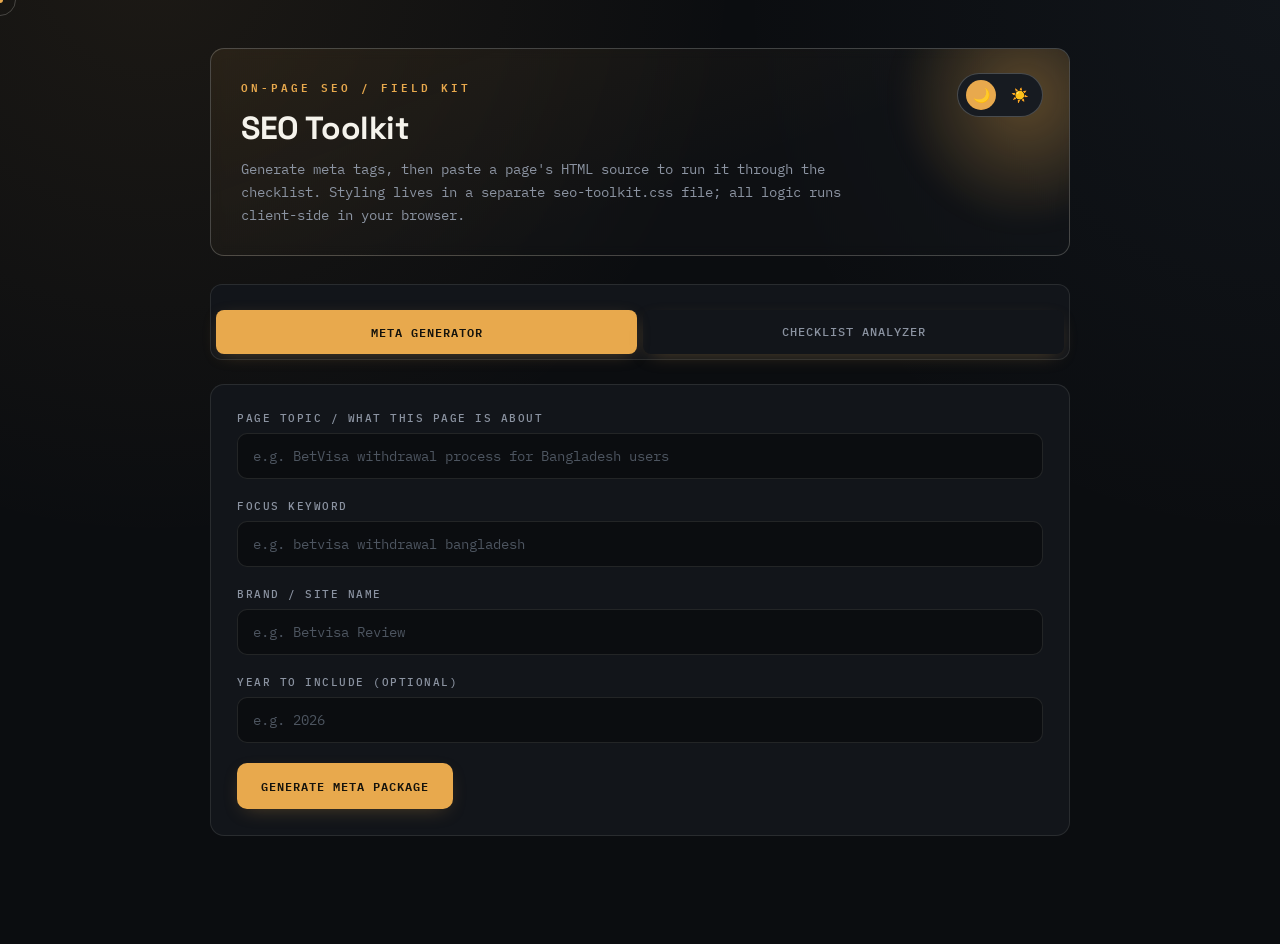
==== seo-toolkit.html @ 6a44b9fd "Add files via upload" ====
<!DOCTYPE html>
<html lang="en">
<head>
<meta charset="UTF-8">
<meta name="viewport" content="width=device-width, initial-scale=1.0">
<title>SEO Toolkit — Generator + Checklist Analyzer</title>
<link rel="stylesheet" href="seo-toolkit.css">
</head>
<body>
<div class="cursor-ring" id="cursorRing"></div>
<div class="cursor-dot" id="cursorDot"></div>
<div class="wrap">

<div class="masthead">
  <div class="theme-toggle">
    <button id="themeDark" title="Dark mode">🌙</button>
    <button id="themeLight" title="Light mode">☀️</button>
  </div>
  <p class="eyebrow">On-Page SEO / Field Kit</p>
  <h1>SEO Toolkit</h1>
  <p class="sub">Generate meta tags, then paste a page's HTML source to run it through the checklist. Styling lives in a separate seo-toolkit.css file; all logic runs client-side in your browser.</p>
</div>

<div class="tabs">
  <button class="tab active" data-tab="generator">Meta Generator</button>
  <button class="tab" data-tab="checker">Checklist Analyzer</button>
</div>

<!-- GENERATOR PANEL -->
<div class="panel active" id="generator">
  <div class="card">
    <label>Page topic / what this page is about</label>
    <input type="text" id="gen-topic" placeholder="e.g. BetVisa withdrawal process for Bangladesh users">

    <label>Focus keyword</label>
    <input type="text" id="gen-keyword" placeholder="e.g. betvisa withdrawal bangladesh">

    <label>Brand / site name</label>
    <input type="text" id="gen-brand" placeholder="e.g. Betvisa Review">

    <label>Year to include (optional)</label>
    <input type="text" id="gen-year" placeholder="e.g. 2026">

    <button onclick="generateMeta()">Generate Meta Package</button>
  </div>

  <div class="card" id="gen-output" style="display:none;">
    <div class="section-label">Title Tag Options</div>
    <div id="gen-titles"></div>

    <div class="section-label">Meta Description Options</div>
    <div id="gen-descriptions"></div>

    <div class="section-label">Focus Keyword</div>
    <div class="result">
      <button class="copy" onclick="copyText('gen-fk')">Copy</button>
      <div class="val" id="gen-fk"></div>
    </div>
  </div>
</div>

<!-- CHECKER PANEL -->
<div class="panel" id="checker">
  <div class="card">
    <label>Page URL (used to check canonical / self-referencing links)</label>
    <input type="text" id="check-url" placeholder="https://example.com/page-slug/">

    <label>Paste the page's HTML source (Ctrl+U on the live page, then Ctrl+A, Ctrl+C, paste here)</label>
    <textarea id="check-html" placeholder="&lt;html&gt;...&lt;/html&gt;"></textarea>

    <button onclick="runChecklist()">Run Checklist</button>
    <button class="secondary" onclick="document.getElementById('check-html').value='';document.getElementById('check-results').style.display='none';">Clear</button>
    <div class="hint">Tip: on the live page, right-click → "View Page Source", select all, copy, paste above. This tool cannot fetch pages directly (browsers block cross-site requests) — pasting the source is the reliable way.</div>
  </div>

  <div id="check-results" style="display:none;">
    <div class="card" id="check-meta-card">
      <div class="section-label">Auto-Suggested Meta (pulled from this page's own H1 &amp; title)</div>
      <div id="check-titles"></div>
      <div class="section-label">Meta Description Options</div>
      <div id="check-descriptions"></div>
      <div class="section-label">Focus Keyword</div>
      <div class="result">
        <button class="copy" onclick="copyText('check-fk')">Copy</button>
        <div class="val" id="check-fk"></div>
      </div>
      <div class="hint" id="check-extract-note"></div>
    </div>

    <div class="summary" id="check-summary"></div>
    <div class="card" id="check-list"></div>
  </div>
</div>

</div><!-- /.wrap -->

<script src="seo-toolkit.js"></script>

</body>
</html>
---- seo-toolkit.css ----
@import url('https://fonts.googleapis.com/css2?family=Space+Grotesk:wght@500;600;700&family=IBM+Plex+Mono:wght@400;500;600&display=swap');

:root{
  --ink:#0b0d10; --paper:#f5f3ec; --panel:#12151a; --panel2:#171b21;
  --line: rgba(245,243,236,0.10); --line-strong: rgba(245,243,236,0.22);
  --text:#eceae3; --muted:#8b93a1;
  --accent:#e8a94d; --accent-soft:#c98a3a; --accent-glow: rgba(232,169,77,0.35);
  --good:#7dd88f; --bad:#ef6a5f; --warn:#e8a94d;
}

html[data-theme="light"]{
  --ink:#f7f5ef; --paper:#1c1c1a; --panel:#ffffff; --panel2:#f0eee5;
  --line: rgba(20,20,18,0.10); --line-strong: rgba(20,20,18,0.20);
  --text:#242420; --muted:#6b7280;
  --accent:#c9822f; --accent-soft:#a86a22; --accent-glow: rgba(201,130,47,0.25);
  --good:#2c9a56; --bad:#d9463b; --warn:#c9822f;
}
html[data-theme="light"] body{
  background:
    radial-gradient(circle at 12% -5%, rgba(201,130,47,0.06), transparent 40%),
    radial-gradient(circle at 100% 0%, rgba(125,168,216,0.05), transparent 35%),
    var(--ink);
}
html[data-theme="light"] .tab.active,
html[data-theme="light"] button:not(.secondary){ color:#fff8ef; }

*{box-sizing:border-box;}
html{scroll-behavior:smooth;}

body{
  margin:0; font-family:'IBM Plex Mono', ui-monospace, monospace;
  background:
    radial-gradient(circle at 12% -5%, rgba(232,169,77,0.08), transparent 40%),
    radial-gradient(circle at 100% 0%, rgba(125,168,216,0.05), transparent 35%),
    var(--ink);
  color:var(--text); padding:48px 24px 90px;
  background-attachment:fixed;
  cursor:none;
}

/* ============ CUSTOM CURSOR ============ */
.cursor-dot, .cursor-ring{
  position:fixed; top:0; left:0; pointer-events:none; z-index:9999;
  transform:translate(-50%,-50%);
}
.cursor-dot{
  width:6px; height:6px; border-radius:50%; background:var(--accent);
  transition:transform .1s ease, background .2s ease;
}
.cursor-ring{
  width:32px; height:32px; border-radius:50%; border:1px solid var(--line-strong);
  transition:width .18s ease, height .18s ease, border-color .18s ease, transform .06s linear, opacity .18s ease;
}
body.cursor-active .cursor-ring{
  border-color:var(--accent); width:44px; height:44px;
}
body.cursor-active .cursor-dot{
  background:var(--paper); transform:translate(-50%,-50%) scale(0.6);
}
.cursor-ring.clicking{ width:24px; height:24px; border-color:var(--accent); }

@media (hover:none), (pointer:coarse){
  body{cursor:auto;}
  .cursor-dot, .cursor-ring{display:none;}
}

/* click ripple */
.click-ripple{
  position:fixed; z-index:9998; pointer-events:none;
  width:10px; height:10px; border-radius:50%;
  border:1px solid var(--accent);
  transform:translate(-50%,-50%); opacity:0.9;
  animation:rippleOut .5s ease-out forwards;
}
@keyframes rippleOut{
  to{ width:70px; height:70px; opacity:0; }
}

/* ============ LAYOUT ============ */
.wrap{max-width:860px; margin:0 auto;}

.masthead{
  border:1px solid var(--line-strong); border-radius:14px; padding:28px 30px;
  margin-bottom:28px; position:relative; overflow:hidden;
  background:linear-gradient(160deg, rgba(232,169,77,0.08), rgba(255,255,255,0.015) 60%);
  backdrop-filter:blur(6px);
}
.masthead::after{
  content:''; position:absolute; top:-40%; right:-10%; width:260px; height:260px;
  background:radial-gradient(circle, var(--accent-glow), transparent 70%);
  filter:blur(10px); pointer-events:none;
}
.eyebrow{
  font-size:11px; letter-spacing:3px; color:var(--accent); text-transform:uppercase;
  margin:0 0 12px; font-weight:600; position:relative;
}
h1{
  font-family:'Space Grotesk', sans-serif; font-size:32px; font-weight:700;
  margin:0 0 10px; letter-spacing:-0.4px; color:var(--paper); position:relative;
}
.sub{color:var(--muted); margin:0; font-size:13.5px; line-height:1.7; max-width:600px; position:relative;}

/* ============ TABS ============ */
.tabs{
  display:flex; gap:6px; margin-bottom:24px; padding:5px;
  background:var(--panel); border:1px solid var(--line); border-radius:12px;
}
.tab{
  flex:1; padding:12px 18px; background:transparent; border:none; border-radius:8px;
  cursor:none; font-size:12px; color:var(--muted); font-family:'IBM Plex Mono',monospace;
  letter-spacing:1px; text-transform:uppercase; font-weight:500;
  transition:background .18s ease, color .18s ease; text-align:center;
}
.tab.active{background:var(--accent); color:#15130c; font-weight:600; box-shadow:0 4px 18px -6px var(--accent-glow);}
.tab:not(.active):hover{color:var(--text); background:var(--panel2);}
.panel{display:none;}
.panel.active{display:block; animation:fadeIn .3s ease;}
@keyframes fadeIn{from{opacity:0; transform:translateY(6px);} to{opacity:1; transform:translateY(0);}}

/* ============ CARDS ============ */
.card{
  background:var(--panel); border:1px solid var(--line); border-radius:14px;
  padding:26px; margin-bottom:18px; position:relative;
  transition:border-color .2s ease;
}
.card:hover{border-color:var(--line-strong);}

label{
  display:block; font-size:10.5px; color:var(--muted); margin-bottom:8px; margin-top:20px;
  text-transform:uppercase; letter-spacing:1.5px; font-weight:500;
}
label:first-child{margin-top:0;}

input[type=text], textarea{
  width:100%; background:var(--ink); border:1px solid var(--line); color:var(--text);
  padding:13px 15px; border-radius:10px; font-size:13.5px; font-family:'IBM Plex Mono',monospace;
  transition:border-color .18s ease, box-shadow .18s ease;
}
input[type=text]:focus, textarea:focus{
  outline:none; border-color:var(--accent); box-shadow:0 0 0 3px rgba(232,169,77,0.12);
}
input[type=text]::placeholder, textarea::placeholder{color:#4d5560;}
textarea{min-height:180px; font-size:11.5px; resize:vertical; line-height:1.6;}

/* ============ BUTTONS ============ */
button{
  background:var(--accent); color:#15130c; border:none; padding:13px 24px;
  border-radius:10px; font-size:12px; cursor:none; margin-top:20px; font-weight:600;
  font-family:'IBM Plex Mono',monospace; letter-spacing:1px; text-transform:uppercase;
  transition:transform .12s ease, box-shadow .18s ease, background .18s ease;
  box-shadow:0 6px 20px -8px var(--accent-glow);
}
button:hover{background:#f2bd6b; box-shadow:0 8px 24px -6px var(--accent-glow); transform:translateY(-1px);}
button:active{transform:translateY(0) scale(0.97);}
button.secondary{
  background:transparent; border:1px solid var(--line-strong); color:var(--muted);
  margin-left:10px; box-shadow:none;
}
button.secondary:hover{color:var(--text); border-color:var(--text); background:transparent; box-shadow:none; transform:none;}

/* ============ RESULT BLOCKS ============ */
.result{
  background:var(--ink); border:1px solid var(--line); border-radius:10px;
  padding:16px 18px; margin-top:10px; position:relative;
  transition:border-color .18s ease;
}
.result:hover{border-color:var(--line-strong);}
.result .val{
  font-size:14px; line-height:1.6; word-break:break-word; white-space:pre-wrap;
  font-family:'Space Grotesk',sans-serif; color:var(--paper);
}
.charcount{font-size:10.5px; margin-top:9px; letter-spacing:0.5px; text-transform:uppercase; font-weight:500;}
.charcount.ok{color:var(--good);}
.charcount.bad{color:var(--bad);}
.copy{
  position:absolute; top:12px; right:12px; background:transparent; border:1px solid var(--line-strong);
  color:var(--muted); font-size:10px; padding:5px 12px; border-radius:6px; cursor:none; margin:0;
  letter-spacing:1px; text-transform:uppercase; transition:color .15s ease, border-color .15s ease;
}
.copy:hover{color:var(--accent); border-color:var(--accent);}

.section-label{
  font-size:10.5px; color:var(--accent); text-transform:uppercase; letter-spacing:2px;
  margin:24px 0 10px; font-weight:600; display:flex; align-items:center; gap:10px;
}
.section-label::after{content:''; flex:1; height:1px; background:var(--line);}
.section-label:first-child{margin-top:0;}

/* ============ CHECKLIST ITEMS ============ */
.check-item{
  display:flex; gap:14px; padding:15px 0; border-bottom:1px solid var(--line);
  align-items:flex-start; transition:padding-left .15s ease;
}
.check-item:hover{padding-left:4px;}
.check-item:last-child{border-bottom:none;}
.icon{
  font-size:12px; width:24px; height:24px; flex-shrink:0; text-align:center;
  border-radius:50%; display:flex; align-items:center; justify-content:center;
  margin-top:1px; font-weight:700; font-family:'Space Grotesk',sans-serif;
}
.icon.pass{color:var(--good); background:rgba(125,216,143,0.12); border:1px solid rgba(125,216,143,0.35);}
.icon.fail{color:var(--bad); background:rgba(239,106,95,0.12); border:1px solid rgba(239,106,95,0.35);}
.icon.warn{color:var(--warn); background:rgba(232,169,77,0.12); border:1px solid rgba(232,169,77,0.35);}
.check-text .title{font-size:13.5px; font-weight:600; margin-bottom:4px; font-family:'Space Grotesk',sans-serif; color:var(--paper);}
.check-text .detail{font-size:12.5px; color:var(--muted); line-height:1.65;}

/* ============ SUMMARY STATS ============ */
.summary{display:flex; gap:12px; margin-bottom:18px; flex-wrap:wrap;}
.stat{
  background:var(--panel); border:1px solid var(--line); border-radius:12px;
  padding:18px 20px; text-align:center; flex:1; min-width:100px; position:relative; overflow:hidden;
  transition:transform .15s ease;
}
.stat:hover{transform:translateY(-2px);}
.stat .num{font-size:32px; font-weight:700; font-family:'Space Grotesk',sans-serif;}
.stat .lbl{font-size:10px; color:var(--muted); text-transform:uppercase; margin-top:4px; letter-spacing:2px;}
.stat.pass{border-color:rgba(125,216,143,0.3);} .stat.pass .num{color:var(--good);}
.stat.fail{border-color:rgba(239,106,95,0.3);} .stat.fail .num{color:var(--bad);}
.stat.warn{border-color:rgba(232,169,77,0.3);} .stat.warn .num{color:var(--warn);}

.hint{
  font-size:11.5px; color:var(--muted); margin-top:14px; line-height:1.7;
  padding-top:14px; border-top:1px dashed var(--line);
}

/* ============ THEME TOGGLE ============ */
.theme-toggle{
  position:absolute; top:24px; right:26px; z-index:2;
  display:flex; align-items:center; gap:8px;
  background:var(--panel2); border:1px solid var(--line-strong); border-radius:999px;
  padding:6px 8px; cursor:none;
}
.theme-toggle button{
  all:unset; cursor:none; width:30px; height:30px; border-radius:50%;
  display:flex; align-items:center; justify-content:center; font-size:14px;
  transition:background .18s ease, color .18s ease; margin:0; box-shadow:none;
  color:var(--muted);
}
.theme-toggle button.active{background:var(--accent); color:#15130c;}

/* ============ RESPONSIVE ============ */
@media (max-width: 720px){
  body{padding:70px 16px 60px;}
  .masthead{padding:22px 20px; border-radius:12px;}
  .theme-toggle{top:16px; right:16px; padding:5px 6px;}
  .theme-toggle button{width:26px; height:26px; font-size:12px;}
  h1{font-size:24px;}
  .sub{font-size:12.5px; max-width:100%;}
  .eyebrow{font-size:10px;}

  .tabs{flex-direction:column; gap:4px;}
  .tab{padding:12px;}

  .card{padding:18px; border-radius:12px;}
  textarea{min-height:140px; font-size:11px;}

  button{width:100%; margin-right:0;}
  button.secondary{margin-left:0; margin-top:10px;}

  .summary{flex-direction:column;}
  .stat{min-width:0;}

  .check-item{gap:10px;}
  .check-text .title{font-size:13px;}
  .check-text .detail{font-size:12px;}

  .copy{position:static; display:inline-block; margin-bottom:10px;}
  .result{padding:14px;}
}

@media (max-width: 420px){
  h1{font-size:21px;}
  .masthead::after{display:none;}
}
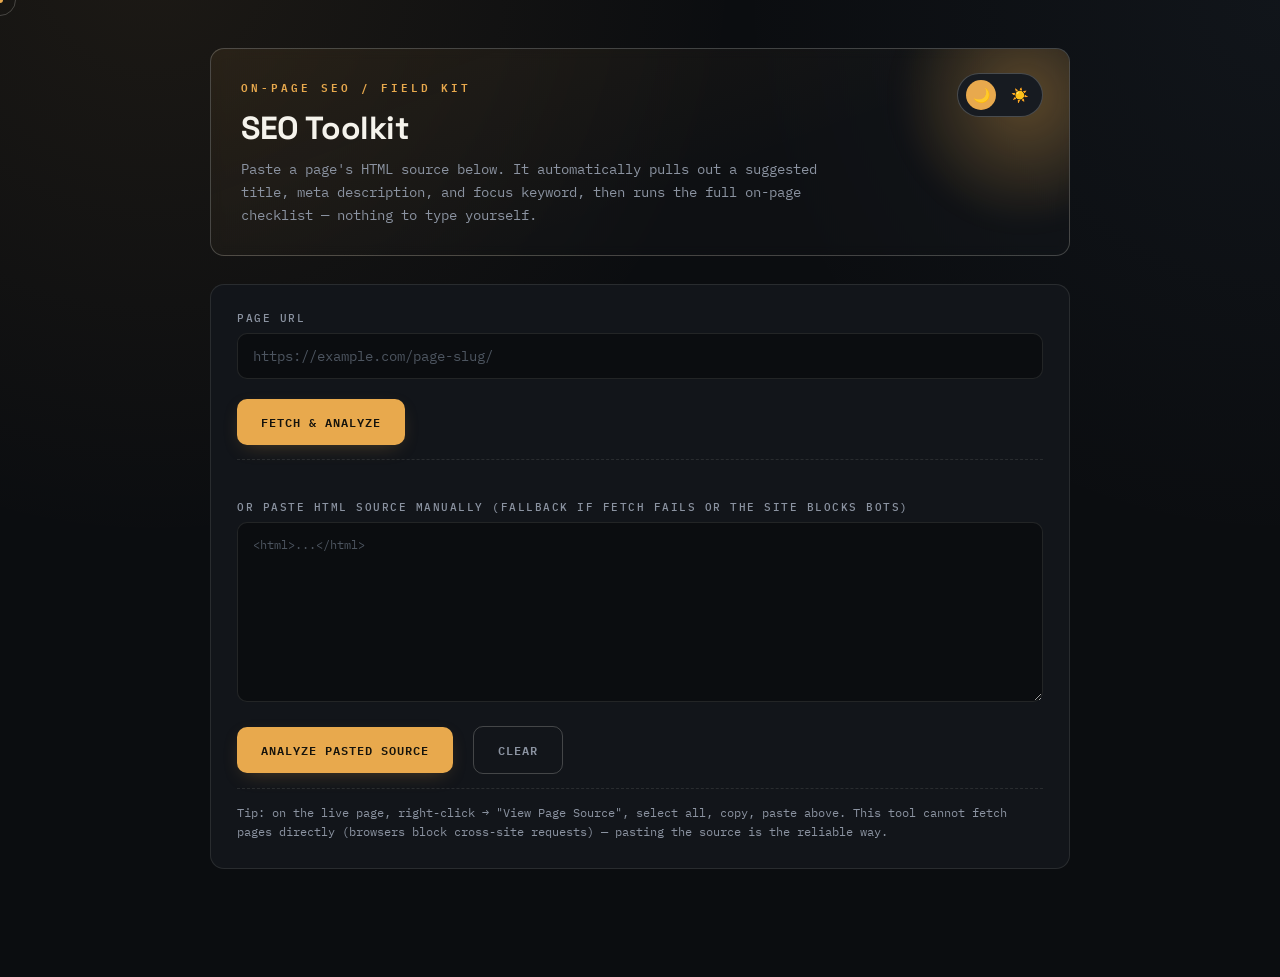
==== commit ade9dc6b: "Add files via upload" ====
--- a/seo-toolkit.html
+++ b/seo-toolkit.html
@@ -18,68 +18,32 @@
   </div>
   <p class="eyebrow">On-Page SEO / Field Kit</p>
   <h1>SEO Toolkit</h1>
-  <p class="sub">Generate meta tags, then paste a page's HTML source to run it through the checklist. Styling lives in a separate seo-toolkit.css file; all logic runs client-side in your browser.</p>
+  <p class="sub">Paste a page's HTML source below. It automatically pulls out a suggested title, meta description, and focus keyword, then runs the full on-page checklist — nothing to type yourself.</p>
 </div>
 
-<div class="tabs">
-  <button class="tab active" data-tab="generator">Meta Generator</button>
-  <button class="tab" data-tab="checker">Checklist Analyzer</button>
-</div>
+<!-- SINGLE PANEL: paste source, get everything -->
+<div class="panel active" id="checker">
+  <div class="card">
+    <label>Page URL</label>
+    <input type="text" id="check-url" placeholder="https://example.com/page-slug/">
+    <button onclick="fetchAndAnalyze()">Fetch &amp; Analyze</button>
+    <div class="hint" id="fetch-status"></div>
 
-<!-- GENERATOR PANEL -->
-<div class="panel active" id="generator">
-  <div class="card">
-    <label>Page topic / what this page is about</label>
-    <input type="text" id="gen-topic" placeholder="e.g. BetVisa withdrawal process for Bangladesh users">
-
-    <label>Focus keyword</label>
-    <input type="text" id="gen-keyword" placeholder="e.g. betvisa withdrawal bangladesh">
-
-    <label>Brand / site name</label>
-    <input type="text" id="gen-brand" placeholder="e.g. Betvisa Review">
-
-    <label>Year to include (optional)</label>
-    <input type="text" id="gen-year" placeholder="e.g. 2026">
-
-    <button onclick="generateMeta()">Generate Meta Package</button>
-  </div>
-
-  <div class="card" id="gen-output" style="display:none;">
-    <div class="section-label">Title Tag Options</div>
-    <div id="gen-titles"></div>
-
-    <div class="section-label">Meta Description Options</div>
-    <div id="gen-descriptions"></div>
-
-    <div class="section-label">Focus Keyword</div>
-    <div class="result">
-      <button class="copy" onclick="copyText('gen-fk')">Copy</button>
-      <div class="val" id="gen-fk"></div>
-    </div>
-  </div>
-</div>
-
-<!-- CHECKER PANEL -->
-<div class="panel" id="checker">
-  <div class="card">
-    <label>Page URL (used to check canonical / self-referencing links)</label>
-    <input type="text" id="check-url" placeholder="https://example.com/page-slug/">
-
-    <label>Paste the page's HTML source (Ctrl+U on the live page, then Ctrl+A, Ctrl+C, paste here)</label>
+    <label style="margin-top:26px;">Or paste HTML source manually (fallback if fetch fails or the site blocks bots)</label>
     <textarea id="check-html" placeholder="&lt;html&gt;...&lt;/html&gt;"></textarea>
 
-    <button onclick="runChecklist()">Run Checklist</button>
+    <button onclick="runChecklist()">Analyze Pasted Source</button>
     <button class="secondary" onclick="document.getElementById('check-html').value='';document.getElementById('check-results').style.display='none';">Clear</button>
     <div class="hint">Tip: on the live page, right-click → "View Page Source", select all, copy, paste above. This tool cannot fetch pages directly (browsers block cross-site requests) — pasting the source is the reliable way.</div>
   </div>
 
   <div id="check-results" style="display:none;">
     <div class="card" id="check-meta-card">
-      <div class="section-label">Auto-Suggested Meta (pulled from this page's own H1 &amp; title)</div>
+      <div class="section-label">Suggested Title Tag</div>
       <div id="check-titles"></div>
-      <div class="section-label">Meta Description Options</div>
+      <div class="section-label">Suggested Meta Description</div>
       <div id="check-descriptions"></div>
-      <div class="section-label">Focus Keyword</div>
+      <div class="section-label">Suggested Focus Keyword</div>
       <div class="result">
         <button class="copy" onclick="copyText('check-fk')">Copy</button>
         <div class="val" id="check-fk"></div>
